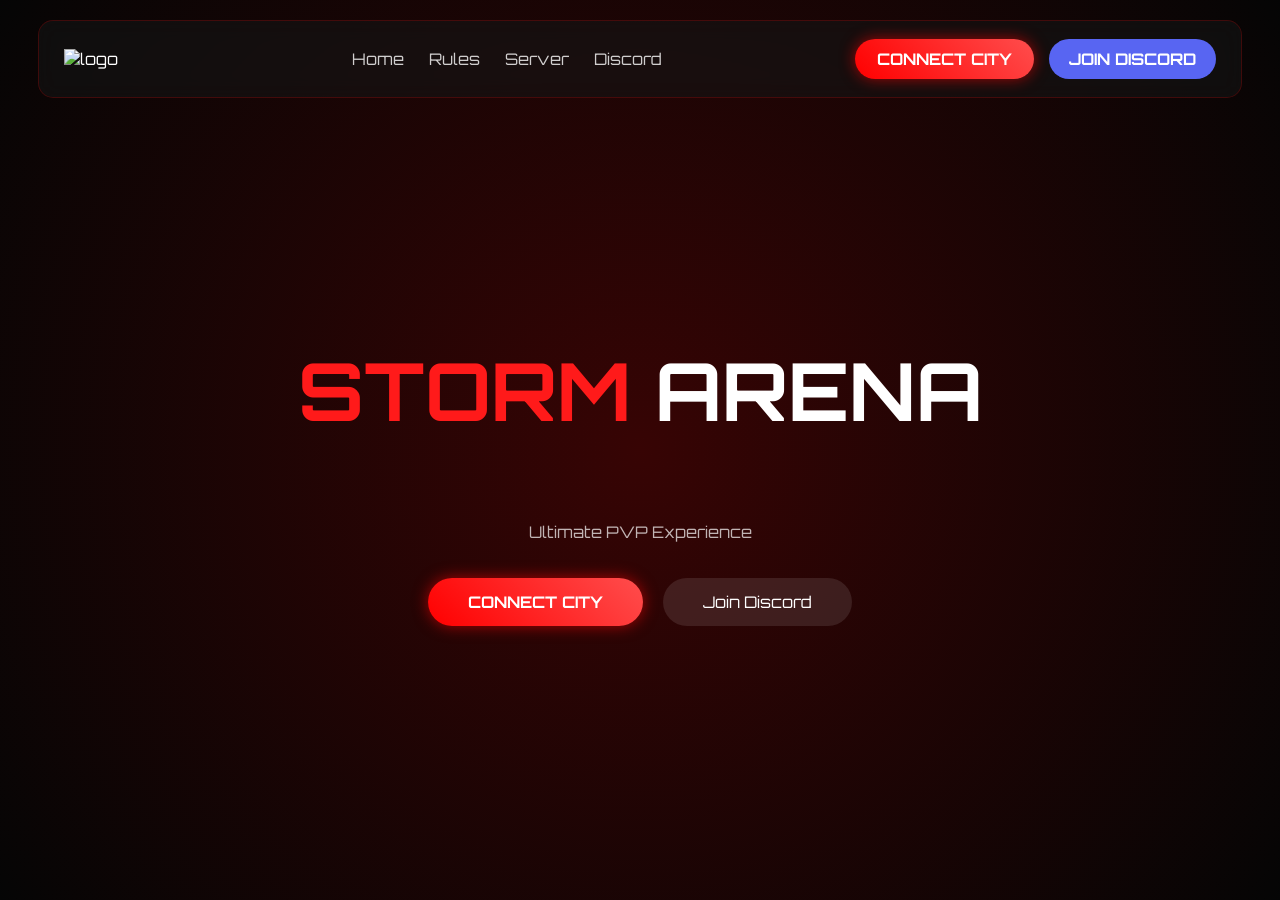
==== index.html @ 0cc43874 "Update index.html" ====
<!DOCTYPE html>
<html lang="en">
<head>
    <meta charset="UTF-8">
    <title>Storm Arena</title>
    <link rel="stylesheet" href="style.css">

    <!-- Font -->
    <link href="https://fonts.googleapis.com/css2?family=Orbitron:wght@500;700&display=swap" rel="stylesheet">
</head>
<body>

    <!-- NAVBAR -->
    <nav class="navbar">
        <div class="logo">
            <img src="logo.png" alt="logo">
        </div>

        <ul class="nav-links">
            <li>Home</li>
            <li>Rules</li>
            <li>Server</li>
            <li>Discord</li>
        </ul>

        <div class="nav-buttons">
            <a href="https://cfx.re/join/3mqklz" target="_blank" class="join-btn">CONNECT CITY</a>
            <a href="https://discord.gg/YOURDISCORD" target="_blank" class="discord-btn big-dc">JOIN DISCORD</a>
        </div>
    </nav>

    <!-- HERO -->
    <section class="hero">
        <h1><span>STORM</span> ARENA</h1>
        <p>Ultimate PVP Experience</p>

        <div class="hero-buttons">
            <a href="https://cfx.re/join/3mqklz" target="_blank" class="join-btn big">CONNECT CITY</a>
            <a href="https://discord.gg/YOURDISCORD" target="_blank" class="secondary">Join Discord</a>
        </div>
    </section>

</body>
</html>
---- style.css ----
body {
    margin: 0;
    font-family: 'Orbitron', sans-serif;
    background: #050505;
    color: white;
}

/* NAVBAR */
.navbar {
    position: fixed;
    top: 20px;
    left: 50%;
    transform: translateX(-50%);
    width: 90%;
    display: flex;
    justify-content: space-between;
    align-items: center;
    padding: 12px 25px;
    background: rgba(20, 20, 20, 0.6);
    border-radius: 15px;
    backdrop-filter: blur(10px);
    border: 1px solid rgba(255, 0, 0, 0.2);
}

.logo img {
    height: 40px;
}

.nav-links {
    list-style: none;
    display: flex;
    gap: 25px;
}

.nav-links li {
    cursor: pointer;
    opacity: 0.8;
}

.nav-links li:hover {
    color: #ff1a1a;
}

/* BUTTONS */
.nav-buttons {
    display: flex;
    gap: 15px;
}

/* DISCORD BUTTON */
.discord-btn {
    padding: 10px 20px;
    border-radius: 25px;
    background: #5865F2;
    text-decoration: none;
    color: white;
    font-weight: bold;
    transition: 0.3s;
}

.discord-btn:hover {
    transform: scale(1.05);
    box-shadow: 0 0 15px #5865F2;
}

/* MAIN JOIN BUTTON */
.join-btn {
    padding: 10px 22px;
    border-radius: 25px;
    background: linear-gradient(45deg, #ff0000, #ff4d4d);
    text-decoration: none;
    color: white;
    font-weight: bold;
    box-shadow: 0 0 15px rgba(255,0,0,0.6);
    transition: 0.3s;
}

.join-btn:hover {
    transform: scale(1.05);
    box-shadow: 0 0 25px red;
}

/* HERO */
.hero {
    height: 100vh;
    display: flex;
    flex-direction: column;
    justify-content: center;
    align-items: center;
    background: radial-gradient(circle, rgba(255,0,0,0.2), #050505);
}

.hero h1 {
    font-size: 80px;
}

.hero h1 span {
    color: #ff1a1a;
}

.hero p {
    opacity: 0.7;
}

/* HERO BUTTONS */
.hero-buttons {
    margin-top: 20px;
    display: flex;
    gap: 20px;
}

.join-btn.big {
    padding: 14px 40px;
}

.secondary {
    padding: 14px 40px;
    border-radius: 25px;
    background: rgba(255,255,255,0.1);
    text-decoration: none;
    color: white;
    transition: 0.3s;
}

.secondary:hover {
    background: rgba(255,255,255,0.2);
}
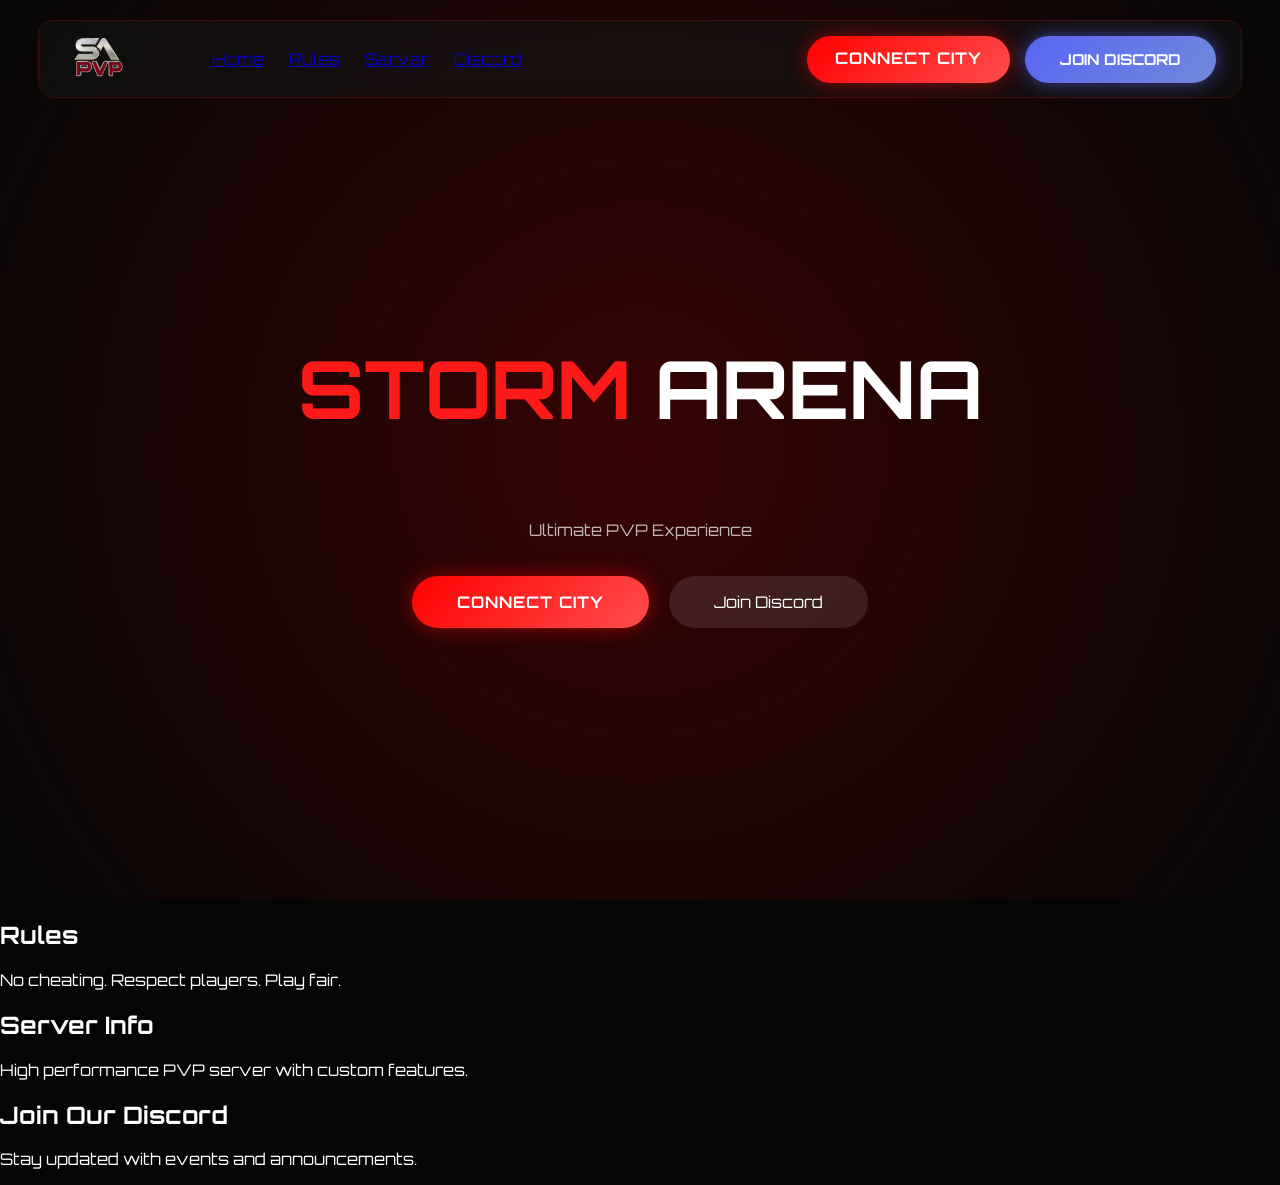
==== commit d9dd74d0: "Update index.html" ====
--- a/index.html
+++ b/index.html
@@ -17,20 +17,20 @@
         </div>
 
         <ul class="nav-links">
-            <li>Home</li>
-            <li>Rules</li>
-            <li>Server</li>
-            <li>Discord</li>
+            <li class="active"><a href="#home">Home</a></li>
+            <li><a href="#rules">Rules</a></li>
+            <li><a href="#server">Server</a></li>
+            <li><a href="#discord">Discord</a></li>
         </ul>
 
         <div class="nav-buttons">
             <a href="https://cfx.re/join/3mqklz" target="_blank" class="join-btn">CONNECT CITY</a>
-            <a href="https://discord.gg/YOURDISCORD" target="_blank" class="discord-btn big-dc">JOIN DISCORD</a>
+            <a href="https://discord.gg/YOURDISCORD" target="_blank" class="discord-btn">JOIN DISCORD</a>
         </div>
     </nav>
 
     <!-- HERO -->
-    <section class="hero">
+    <section class="hero" id="home">
         <h1><span>STORM</span> ARENA</h1>
         <p>Ultimate PVP Experience</p>
 
@@ -40,5 +40,49 @@
         </div>
     </section>
 
+    <!-- RULES -->
+    <section id="rules" class="section">
+        <h2>Rules</h2>
+        <p>No cheating. Respect players. Play fair.</p>
+    </section>
+
+    <!-- SERVER -->
+    <section id="server" class="section">
+        <h2>Server Info</h2>
+        <p>High performance PVP server with custom features.</p>
+    </section>
+
+    <!-- DISCORD -->
+    <section id="discord" class="section">
+        <h2>Join Our Discord</h2>
+        <p>Stay updated with events and announcements.</p>
+    </section>
+
+    <!-- SCRIPT FOR ACTIVE NAV -->
+    <script>
+        const sections = document.querySelectorAll("section");
+        const navLinks = document.querySelectorAll(".nav-links li");
+
+        window.onscroll = () => {
+            let current = "";
+
+            sections.forEach(section => {
+                const sectionTop = section.offsetTop - 100;
+                const sectionHeight = section.clientHeight;
+
+                if (pageYOffset >= sectionTop) {
+                    current = section.getAttribute("id");
+                }
+            });
+
+            navLinks.forEach(li => {
+                li.classList.remove("active");
+                if (li.querySelector("a").getAttribute("href") === "#" + current) {
+                    li.classList.add("active");
+                }
+            });
+        };
+    </script>
+
 </body>
 </html>
--- a/style.css
+++ b/style.css
@@ -13,7 +13,6 @@
     transform: translateX(-50%);
     width: 90%;
     display: flex;
-    justify-content: space-between;
     align-items: center;
     padding: 12px 25px;
     background: rgba(20, 20, 20, 0.6);
@@ -26,58 +25,67 @@
     height: 40px;
 }
 
+/* NAV LINKS */
 .nav-links {
     list-style: none;
     display: flex;
     gap: 25px;
+    margin-left: 40px;
 }
 
 .nav-links li {
     cursor: pointer;
     opacity: 0.8;
+    transition: 0.3s;
 }
 
 .nav-links li:hover {
     color: #ff1a1a;
 }
 
-/* BUTTONS */
+/* BUTTON CONTAINER (RIGHT SIDE) */
 .nav-buttons {
     display: flex;
     gap: 15px;
+    margin-left: auto;
 }
 
-/* DISCORD BUTTON */
-.discord-btn {
-    padding: 10px 20px;
-    border-radius: 25px;
-    background: #5865F2;
+/* CONNECT CITY BUTTON (AESTHETIC) */
+.join-btn {
+    padding: 12px 28px;
+    border-radius: 30px;
+    background: linear-gradient(135deg, #ff0000, #ff4d4d, #ff1a1a);
+    background-size: 200% 200%;
     text-decoration: none;
     color: white;
     font-weight: bold;
+    letter-spacing: 1px;
+    box-shadow: 0 0 20px rgba(255,0,0,0.5);
+    transition: 0.4s;
+}
+
+.join-btn:hover {
+    background-position: right;
+    transform: translateY(-2px) scale(1.05);
+    box-shadow: 0 0 35px rgba(255,0,0,0.9);
+}
+
+/* BIG DISCORD BUTTON */
+.discord-btn {
+    padding: 14px 35px;
+    font-size: 15px;
+    border-radius: 30px;
+    background: linear-gradient(135deg, #5865F2, #7289DA);
+    text-decoration: none;
+    color: white;
+    font-weight: bold;
+    box-shadow: 0 0 20px rgba(88,101,242,0.6);
     transition: 0.3s;
 }
 
 .discord-btn:hover {
-    transform: scale(1.05);
-    box-shadow: 0 0 15px #5865F2;
-}
-
-/* MAIN JOIN BUTTON */
-.join-btn {
-    padding: 10px 22px;
-    border-radius: 25px;
-    background: linear-gradient(45deg, #ff0000, #ff4d4d);
-    text-decoration: none;
-    color: white;
-    font-weight: bold;
-    box-shadow: 0 0 15px rgba(255,0,0,0.6);
-    transition: 0.3s;
-}
-
-.join-btn:hover {
-    transform: scale(1.05);
-    box-shadow: 0 0 25px red;
+    transform: scale(1.08);
+    box-shadow: 0 0 30px rgba(88,101,242,1);
 }
 
 /* HERO */
@@ -110,12 +118,13 @@
 }
 
 .join-btn.big {
-    padding: 14px 40px;
+    padding: 16px 45px;
+    font-size: 16px;
 }
 
 .secondary {
-    padding: 14px 40px;
-    border-radius: 25px;
+    padding: 16px 45px;
+    border-radius: 30px;
     background: rgba(255,255,255,0.1);
     text-decoration: none;
     color: white;
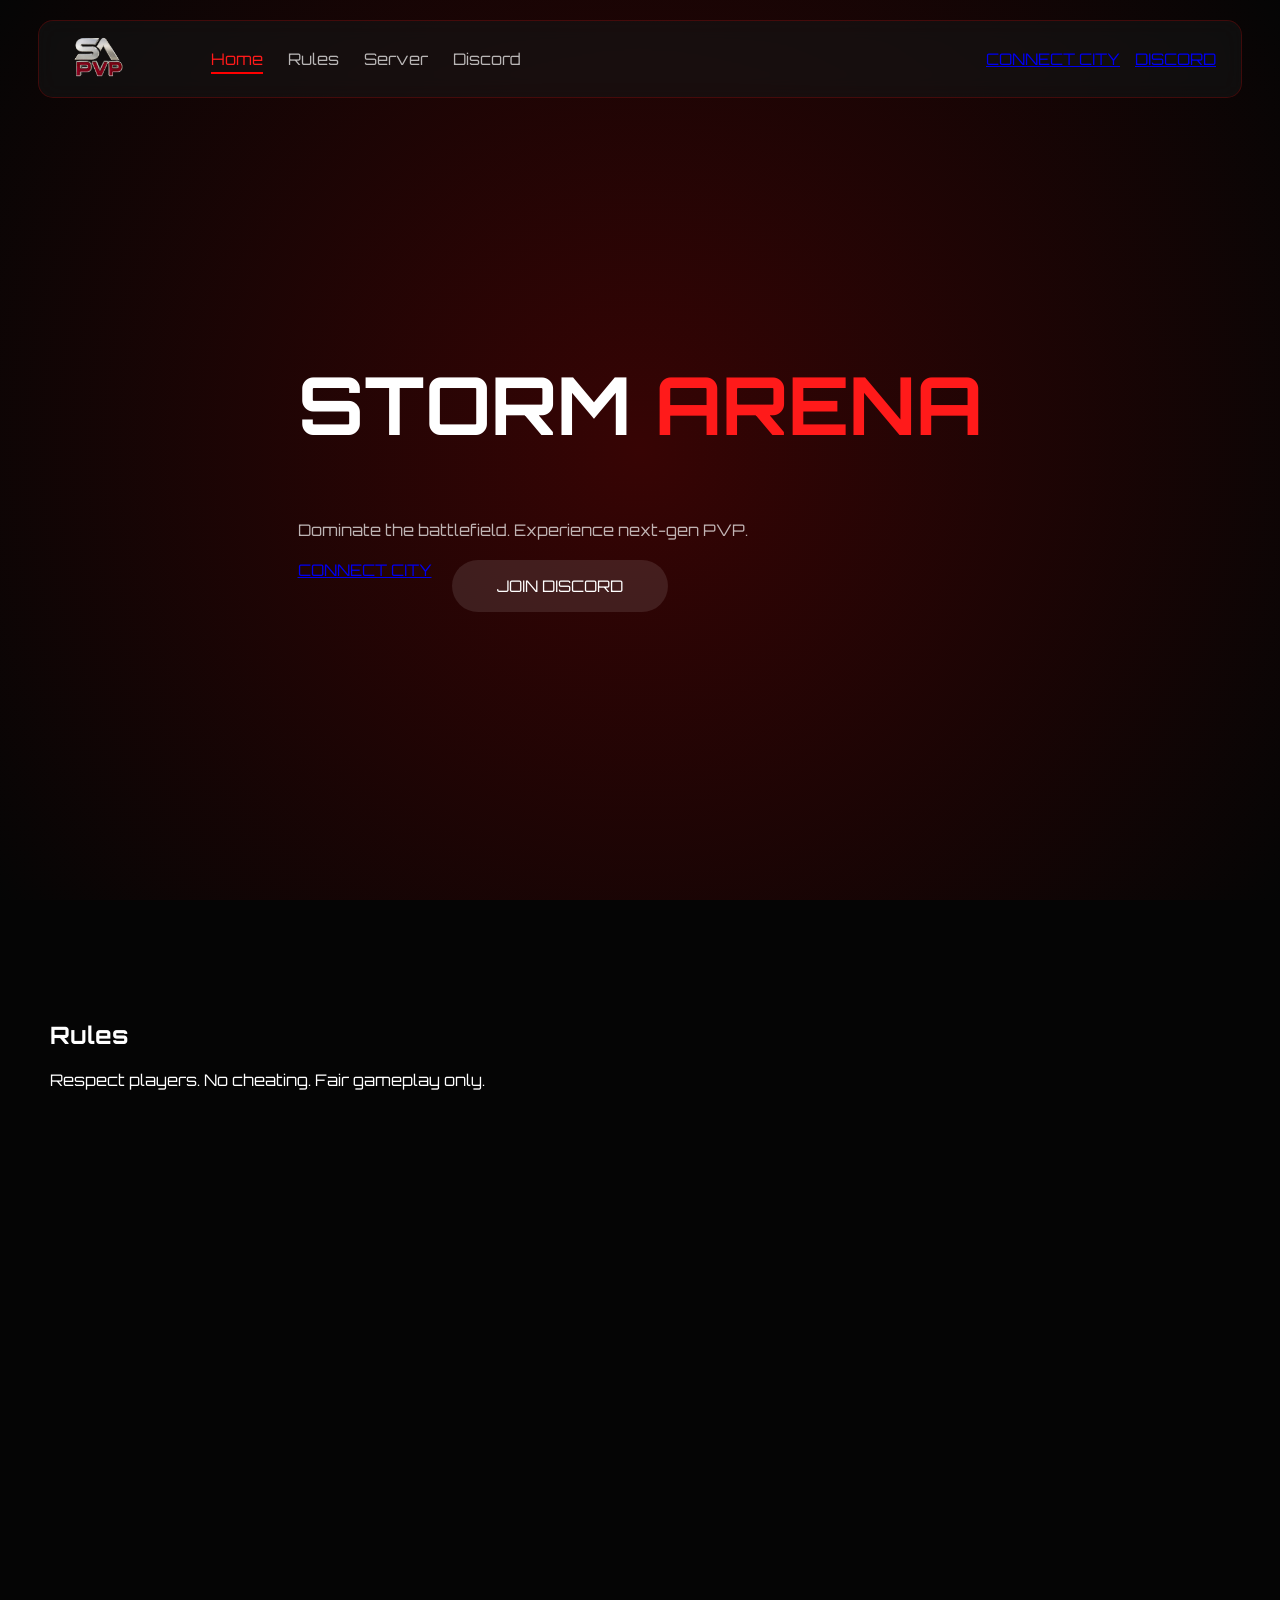
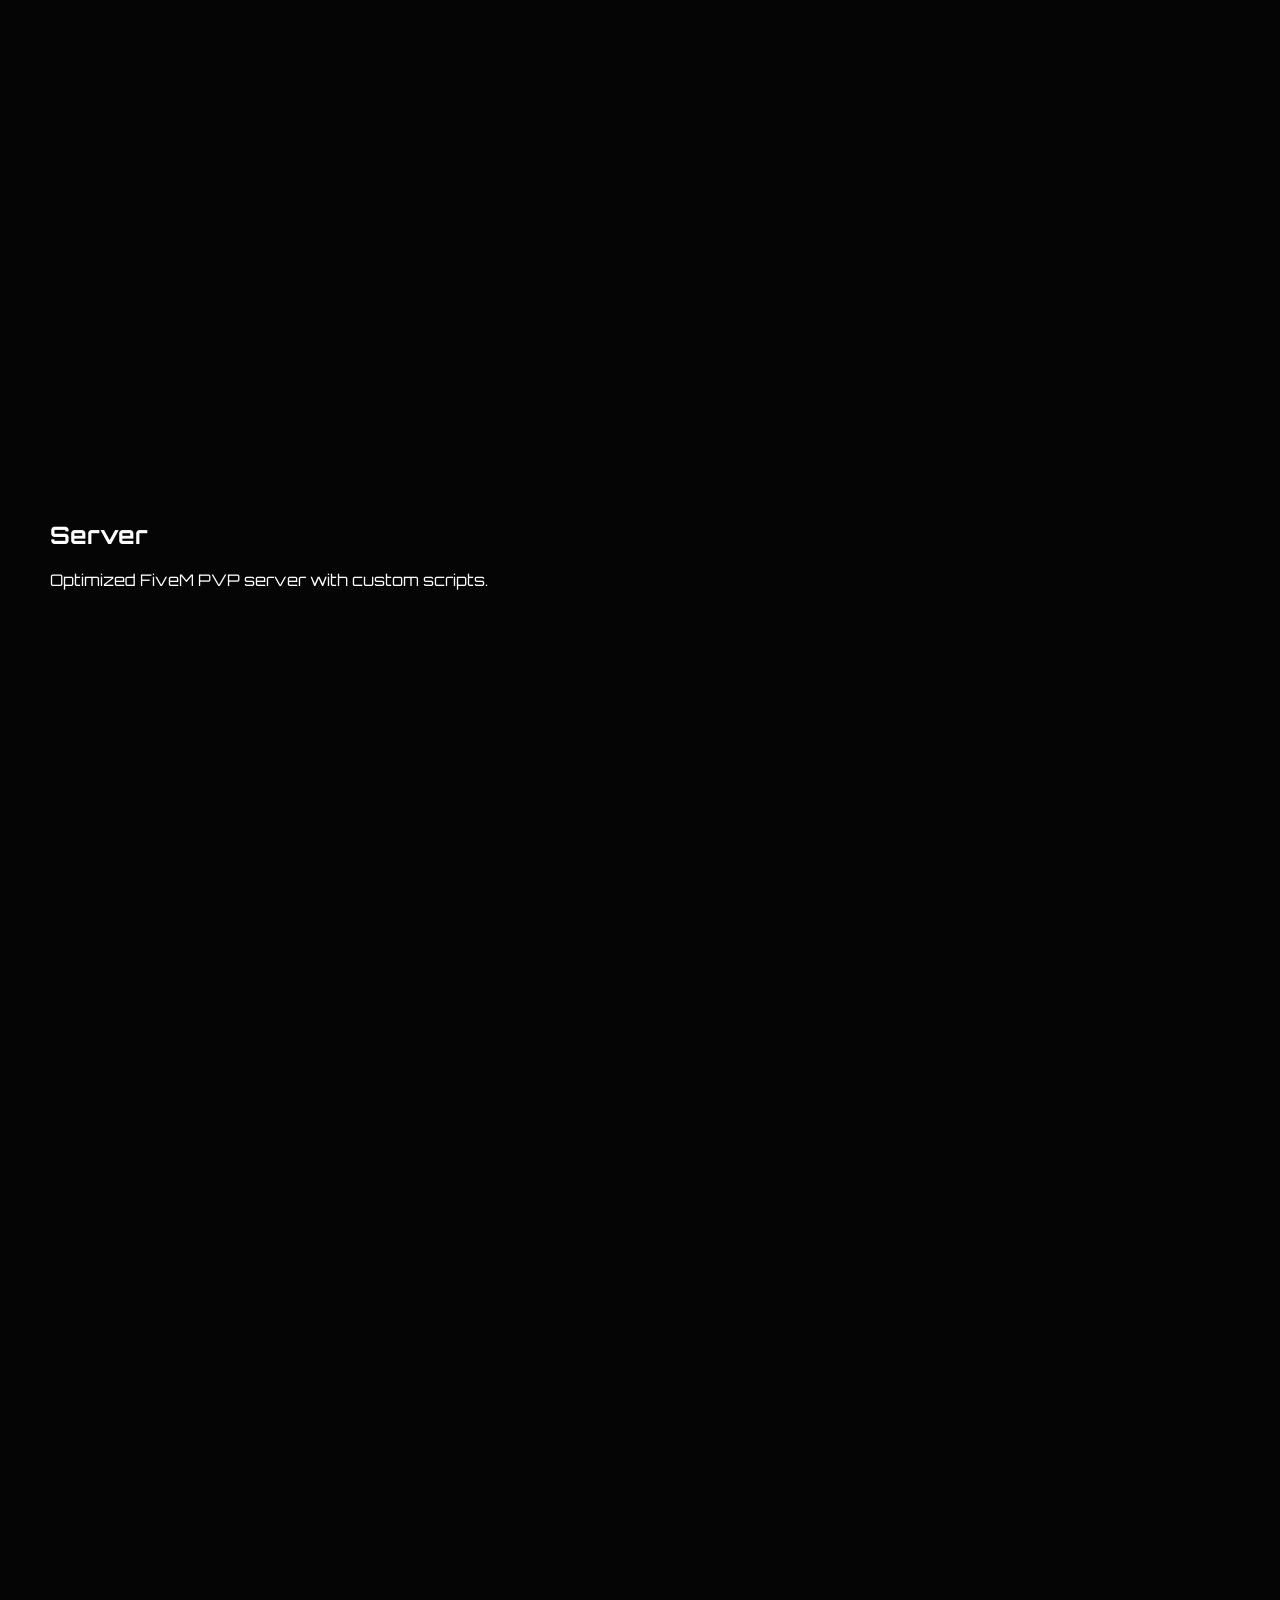
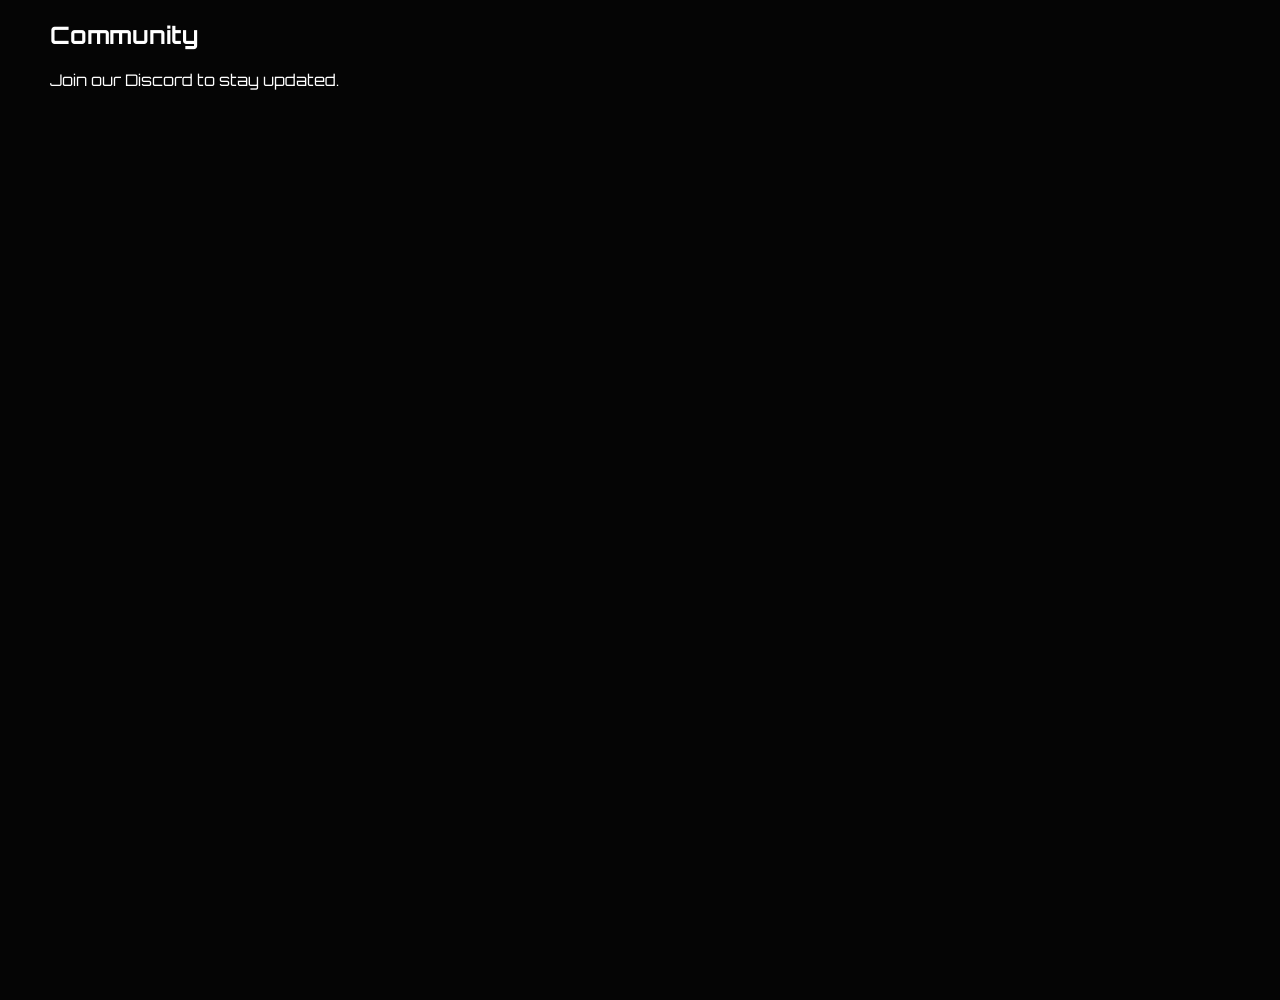
==== commit d7761025: "Update index.html" ====
--- a/index.html
+++ b/index.html
@@ -5,15 +5,15 @@
     <title>Storm Arena</title>
     <link rel="stylesheet" href="style.css">
 
-    <!-- Font -->
-    <link href="https://fonts.googleapis.com/css2?family=Orbitron:wght@500;700&display=swap" rel="stylesheet">
+    <!-- Fonts -->
+    <link href="https://fonts.googleapis.com/css2?family=Orbitron:wght@600;800&family=Inter:wght@400;600&display=swap" rel="stylesheet">
 </head>
 <body>
 
     <!-- NAVBAR -->
     <nav class="navbar">
         <div class="logo">
-            <img src="logo.png" alt="logo">
+            <img src="logo.png">
         </div>
 
         <ul class="nav-links">
@@ -24,65 +24,41 @@
         </ul>
 
         <div class="nav-buttons">
-            <a href="https://cfx.re/join/3mqklz" target="_blank" class="join-btn">CONNECT CITY</a>
-            <a href="https://discord.gg/YOURDISCORD" target="_blank" class="discord-btn">JOIN DISCORD</a>
+            <a href="https://cfx.re/join/3mqklz" target="_blank" class="btn connect">CONNECT CITY</a>
+            <a href="https://discord.gg/YOURDISCORD" target="_blank" class="btn discord">DISCORD</a>
         </div>
     </nav>
 
     <!-- HERO -->
     <section class="hero" id="home">
-        <h1><span>STORM</span> ARENA</h1>
-        <p>Ultimate PVP Experience</p>
+        <div class="hero-content">
+            <h1>STORM <span>ARENA</span></h1>
+            <p>Dominate the battlefield. Experience next-gen PVP.</p>
 
-        <div class="hero-buttons">
-            <a href="https://cfx.re/join/3mqklz" target="_blank" class="join-btn big">CONNECT CITY</a>
-            <a href="https://discord.gg/YOURDISCORD" target="_blank" class="secondary">Join Discord</a>
+            <div class="hero-buttons">
+                <a href="https://cfx.re/join/3mqklz" class="btn connect big">CONNECT CITY</a>
+                <a href="https://discord.gg/YOURDISCORD" class="btn secondary">JOIN DISCORD</a>
+            </div>
         </div>
     </section>
 
     <!-- RULES -->
     <section id="rules" class="section">
         <h2>Rules</h2>
-        <p>No cheating. Respect players. Play fair.</p>
+        <p>Respect players. No cheating. Fair gameplay only.</p>
     </section>
 
     <!-- SERVER -->
     <section id="server" class="section">
-        <h2>Server Info</h2>
-        <p>High performance PVP server with custom features.</p>
+        <h2>Server</h2>
+        <p>Optimized FiveM PVP server with custom scripts.</p>
     </section>
 
     <!-- DISCORD -->
     <section id="discord" class="section">
-        <h2>Join Our Discord</h2>
-        <p>Stay updated with events and announcements.</p>
+        <h2>Community</h2>
+        <p>Join our Discord to stay updated.</p>
     </section>
-
-    <!-- SCRIPT FOR ACTIVE NAV -->
-    <script>
-        const sections = document.querySelectorAll("section");
-        const navLinks = document.querySelectorAll(".nav-links li");
-
-        window.onscroll = () => {
-            let current = "";
-
-            sections.forEach(section => {
-                const sectionTop = section.offsetTop - 100;
-                const sectionHeight = section.clientHeight;
-
-                if (pageYOffset >= sectionTop) {
-                    current = section.getAttribute("id");
-                }
-            });
-
-            navLinks.forEach(li => {
-                li.classList.remove("active");
-                if (li.querySelector("a").getAttribute("href") === "#" + current) {
-                    li.classList.add("active");
-                }
-            });
-        };
-    </script>
 
 </body>
 </html>
--- a/style.css
+++ b/style.css
@@ -3,6 +3,7 @@
     font-family: 'Orbitron', sans-serif;
     background: #050505;
     color: white;
+    scroll-behavior: smooth;
 }
 
 /* NAVBAR */
@@ -19,6 +20,7 @@
     border-radius: 15px;
     backdrop-filter: blur(10px);
     border: 1px solid rgba(255, 0, 0, 0.2);
+    z-index: 1000;
 }
 
 .logo img {
@@ -27,30 +29,60 @@
 
 /* NAV LINKS */
 .nav-links {
-    list-style: none;
     display: flex;
     gap: 25px;
     margin-left: 40px;
 }
 
 .nav-links li {
-    cursor: pointer;
-    opacity: 0.8;
+    list-style: none;
+}
+
+.nav-links a {
+    text-decoration: none;
+    color: white;
+    opacity: 0.7;
+    transition: 0.3s;
+    position: relative;
+}
+
+/* HOVER */
+.nav-links a:hover {
+    color: #ff1a1a;
+    opacity: 1;
+}
+
+/* ACTIVE */
+.nav-links li.active a {
+    color: #ff1a1a;
+    opacity: 1;
+}
+
+/* UNDERLINE */
+.nav-links a::after {
+    content: "";
+    position: absolute;
+    width: 0%;
+    height: 2px;
+    left: 0;
+    bottom: -5px;
+    background: red;
     transition: 0.3s;
 }
 
-.nav-links li:hover {
-    color: #ff1a1a;
+.nav-links a:hover::after,
+.nav-links li.active a::after {
+    width: 100%;
 }
 
-/* BUTTON CONTAINER (RIGHT SIDE) */
+/* BUTTONS RIGHT */
 .nav-buttons {
     display: flex;
     gap: 15px;
     margin-left: auto;
 }
 
-/* CONNECT CITY BUTTON (AESTHETIC) */
+/* CONNECT BUTTON */
 .join-btn {
     padding: 12px 28px;
     border-radius: 30px;
@@ -70,10 +102,9 @@
     box-shadow: 0 0 35px rgba(255,0,0,0.9);
 }
 
-/* BIG DISCORD BUTTON */
+/* DISCORD BUTTON */
 .discord-btn {
     padding: 14px 35px;
-    font-size: 15px;
     border-radius: 30px;
     background: linear-gradient(135deg, #5865F2, #7289DA);
     text-decoration: none;
@@ -134,3 +165,9 @@
 .secondary:hover {
     background: rgba(255,255,255,0.2);
 }
+
+/* SECTIONS */
+.section {
+    height: 100vh;
+    padding: 100px 50px;
+}
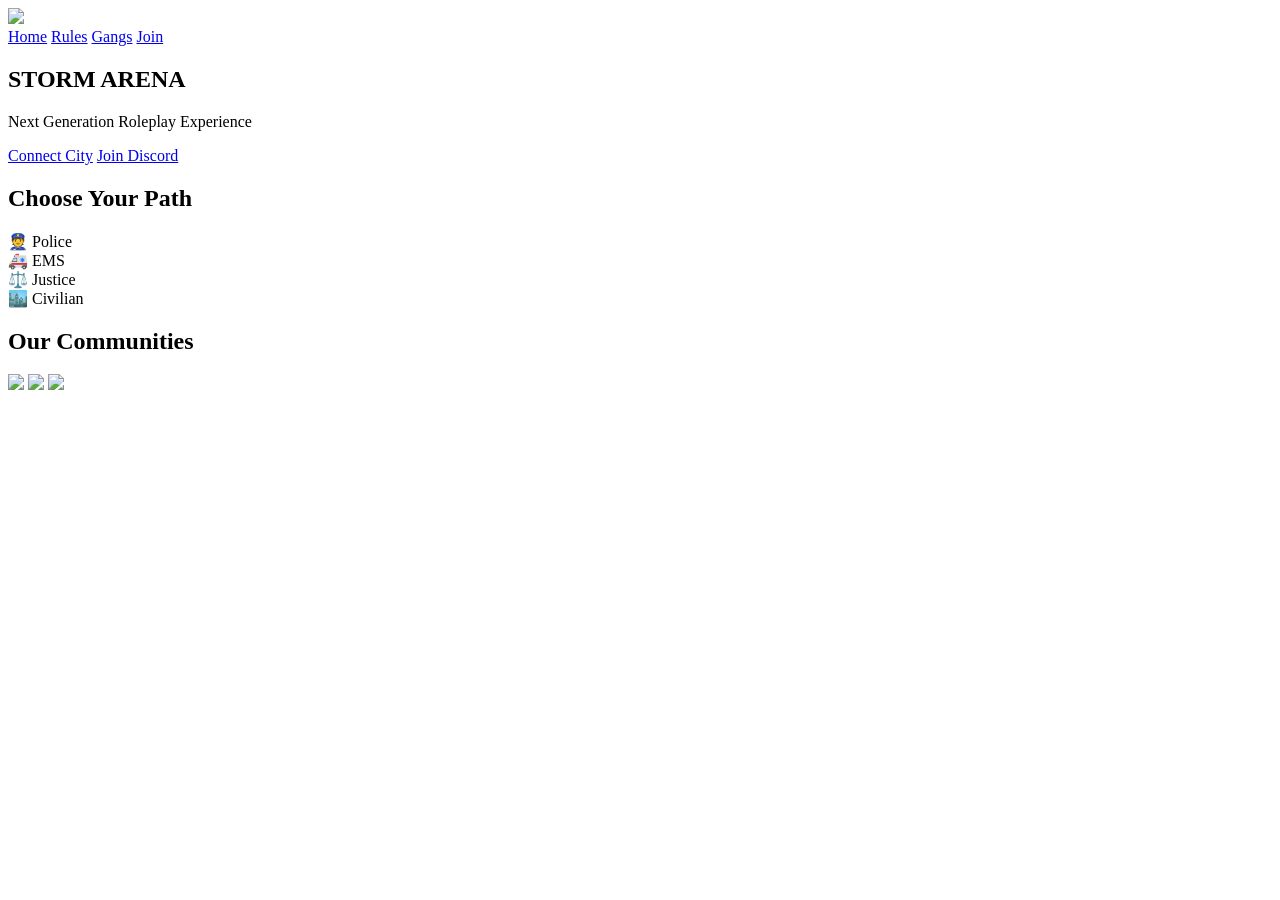
==== commit 95b3f898: "Update index.html" ====
--- a/index.html
+++ b/index.html
@@ -1,64 +1,51 @@
 <!DOCTYPE html>
 <html lang="en">
 <head>
-    <meta charset="UTF-8">
-    <title>Storm Arena</title>
-    <link rel="stylesheet" href="style.css">
-
-    <!-- Fonts -->
-    <link href="https://fonts.googleapis.com/css2?family=Orbitron:wght@600;800&family=Inter:wght@400;600&display=swap" rel="stylesheet">
+  <meta charset="UTF-8">
+  <title>Storm Arena</title>
+  <link rel="stylesheet" href="css/style.css">
 </head>
 <body>
 
-    <!-- NAVBAR -->
-    <nav class="navbar">
-        <div class="logo">
-            <img src="logo.png">
-        </div>
+<header>
+  <img src="img/logo.png" class="logo">
+  <nav>
+    <a href="index.html">Home</a>
+    <a href="pages/rules.html">Rules</a>
+    <a href="pages/gangs.html">Gangs</a>
+    <a href="pages/join.html">Join</a>
+  </nav>
+</header>
 
-        <ul class="nav-links">
-            <li class="active"><a href="#home">Home</a></li>
-            <li><a href="#rules">Rules</a></li>
-            <li><a href="#server">Server</a></li>
-            <li><a href="#discord">Discord</a></li>
-        </ul>
+<section class="hero">
+  <h1>STORM ARENA</h1>
+  <p>Next Generation Roleplay Experience</p>
 
-        <div class="nav-buttons">
-            <a href="https://cfx.re/join/3mqklz" target="_blank" class="btn connect">CONNECT CITY</a>
-            <a href="https://discord.gg/YOURDISCORD" target="_blank" class="btn discord">DISCORD</a>
-        </div>
-    </nav>
+  <div class="buttons">
+    <a href="fivem://connect/YOURIP" class="btn red">Connect City</a>
+    <a href="https://discord.gg/YOURDC" class="btn outline">Join Discord</a>
+  </div>
+</section>
 
-    <!-- HERO -->
-    <section class="hero" id="home">
-        <div class="hero-content">
-            <h1>STORM <span>ARENA</span></h1>
-            <p>Dominate the battlefield. Experience next-gen PVP.</p>
+<section class="paths">
+  <h2>Choose Your Path</h2>
 
-            <div class="hero-buttons">
-                <a href="https://cfx.re/join/3mqklz" class="btn connect big">CONNECT CITY</a>
-                <a href="https://discord.gg/YOURDISCORD" class="btn secondary">JOIN DISCORD</a>
-            </div>
-        </div>
-    </section>
+  <div class="cards">
+    <div class="card">👮 Police</div>
+    <div class="card">🚑 EMS</div>
+    <div class="card">⚖️ Justice</div>
+    <div class="card">🏙️ Civilian</div>
+  </div>
+</section>
 
-    <!-- RULES -->
-    <section id="rules" class="section">
-        <h2>Rules</h2>
-        <p>Respect players. No cheating. Fair gameplay only.</p>
-    </section>
-
-    <!-- SERVER -->
-    <section id="server" class="section">
-        <h2>Server</h2>
-        <p>Optimized FiveM PVP server with custom scripts.</p>
-    </section>
-
-    <!-- DISCORD -->
-    <section id="discord" class="section">
-        <h2>Community</h2>
-        <p>Join our Discord to stay updated.</p>
-    </section>
+<section class="gangs">
+  <h2>Our Communities</h2>
+  <div class="grid">
+    <img src="img/g1.png">
+    <img src="img/g2.png">
+    <img src="img/g3.png">
+  </div>
+</section>
 
 </body>
 </html>
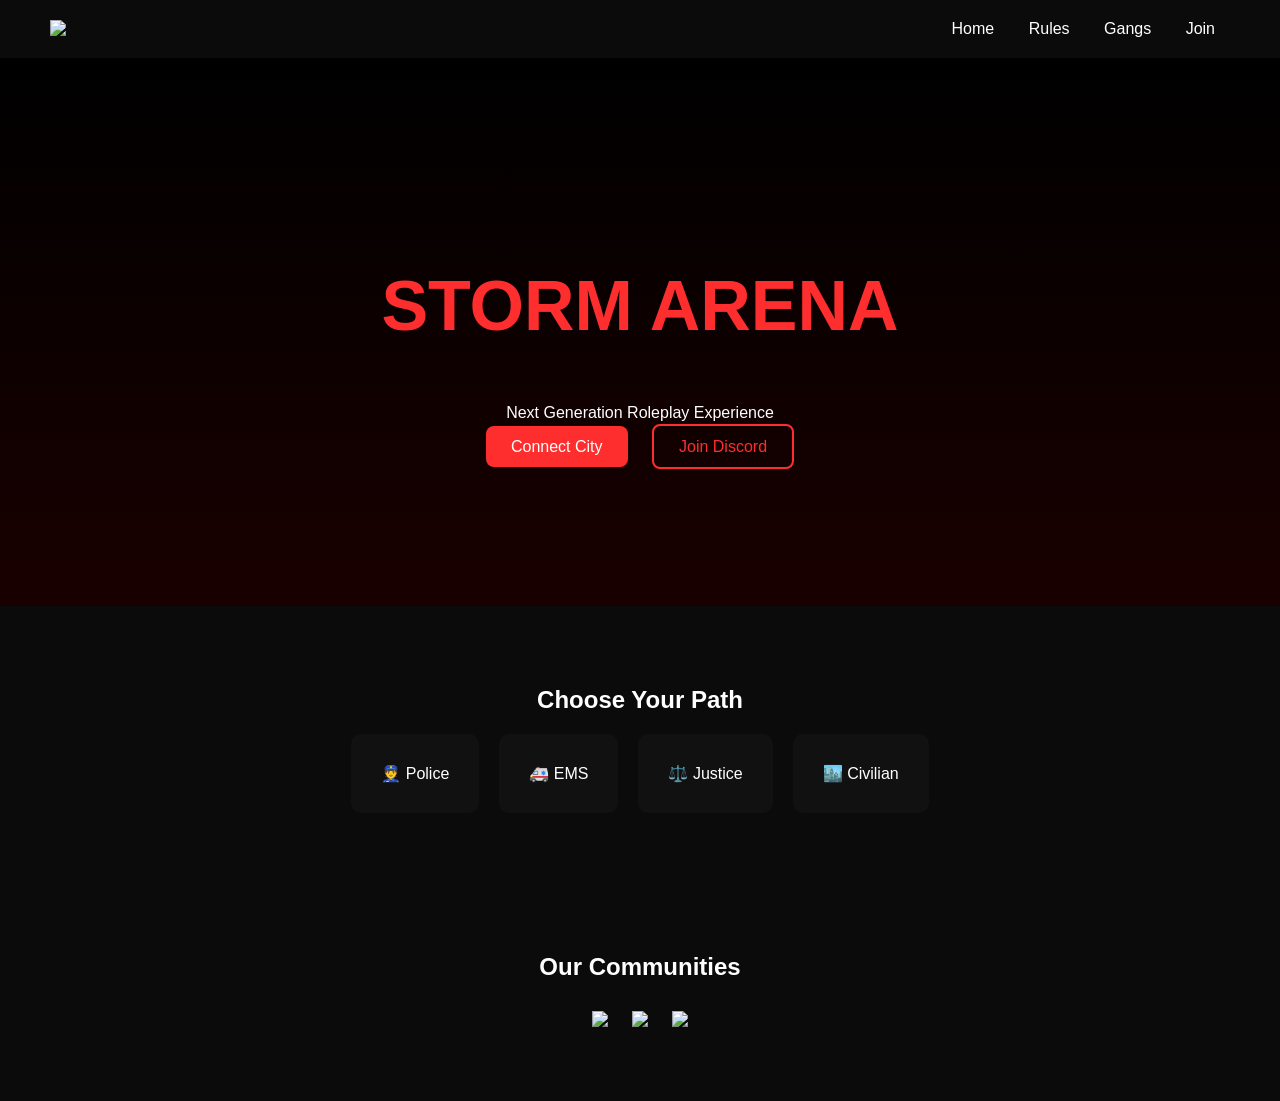
==== commit d262bd07: "Create index.html" ====
--- a/index.html
+++ b/index.html
@@ -1,51 +1,51 @@
-<!DOCTYPE html>
-<html lang="en">
-<head>
-  <meta charset="UTF-8">
-  <title>Storm Arena</title>
-  <link rel="stylesheet" href="css/style.css">
-</head>
-<body>
-
-<header>
-  <img src="img/logo.png" class="logo">
-  <nav>
-    <a href="index.html">Home</a>
-    <a href="pages/rules.html">Rules</a>
-    <a href="pages/gangs.html">Gangs</a>
-    <a href="pages/join.html">Join</a>
-  </nav>
-</header>
-
-<section class="hero">
-  <h1>STORM ARENA</h1>
-  <p>Next Generation Roleplay Experience</p>
-
-  <div class="buttons">
-    <a href="fivem://connect/YOURIP" class="btn red">Connect City</a>
-    <a href="https://discord.gg/YOURDC" class="btn outline">Join Discord</a>
-  </div>
-</section>
-
-<section class="paths">
-  <h2>Choose Your Path</h2>
-
-  <div class="cards">
-    <div class="card">👮 Police</div>
-    <div class="card">🚑 EMS</div>
-    <div class="card">⚖️ Justice</div>
-    <div class="card">🏙️ Civilian</div>
-  </div>
-</section>
-
-<section class="gangs">
-  <h2>Our Communities</h2>
-  <div class="grid">
-    <img src="img/g1.png">
-    <img src="img/g2.png">
-    <img src="img/g3.png">
-  </div>
-</section>
-
-</body>
-</html>
+<!DOCTYPE html>
+<html lang="en">
+<head>
+  <meta charset="UTF-8">
+  <title>Storm Arena</title>
+  <link rel="stylesheet" href="css/style.css">
+</head>
+<body>
+
+<header>
+  <img src="img/logo.png" class="logo">
+  <nav>
+    <a href="index.html">Home</a>
+    <a href="pages/rules.html">Rules</a>
+    <a href="pages/gangs.html">Gangs</a>
+    <a href="pages/join.html">Join</a>
+  </nav>
+</header>
+
+<section class="hero">
+  <h1>STORM ARENA</h1>
+  <p>Next Generation Roleplay Experience</p>
+
+  <div class="buttons">
+    <a href="fivem://connect/YOURIP" class="btn red">Connect City</a>
+    <a href="https://discord.gg/YOURDC" class="btn outline">Join Discord</a>
+  </div>
+</section>
+
+<section class="paths">
+  <h2>Choose Your Path</h2>
+
+  <div class="cards">
+    <div class="card">👮 Police</div>
+    <div class="card">🚑 EMS</div>
+    <div class="card">⚖️ Justice</div>
+    <div class="card">🏙️ Civilian</div>
+  </div>
+</section>
+
+<section class="gangs">
+  <h2>Our Communities</h2>
+  <div class="grid">
+    <img src="img/g1.png">
+    <img src="img/g2.png">
+    <img src="img/g3.png">
+  </div>
+</section>
+
+</body>
+</html>
--- a/css/style.css
+++ b/css/style.css
@@ -0,0 +1,82 @@
+body {
+  margin: 0;
+  font-family: Arial;
+  background: #0b0b0b;
+  color: white;
+}
+
+header {
+  display: flex;
+  justify-content: space-between;
+  padding: 20px 50px;
+}
+
+.logo {
+  width: 120px;
+}
+
+nav a {
+  margin: 0 15px;
+  color: white;
+  text-decoration: none;
+}
+
+.hero {
+  text-align: center;
+  padding: 150px 20px;
+  background: linear-gradient(180deg, #000, #1a0000);
+}
+
+.hero h1 {
+  font-size: 70px;
+  color: #ff2e2e;
+}
+
+.btn {
+  padding: 12px 25px;
+  margin: 10px;
+  border-radius: 8px;
+  text-decoration: none;
+}
+
+.red {
+  background: #ff2e2e;
+  color: white;
+}
+
+.outline {
+  border: 2px solid #ff2e2e;
+  color: #ff2e2e;
+}
+
+.paths {
+  text-align: center;
+  padding: 60px;
+}
+
+.cards {
+  display: flex;
+  justify-content: center;
+  gap: 20px;
+}
+
+.card {
+  background: #111;
+  padding: 30px;
+  border-radius: 10px;
+  transition: 0.3s;
+}
+
+.card:hover {
+  background: #ff2e2e;
+}
+
+.gangs {
+  padding: 60px;
+  text-align: center;
+}
+
+.grid img {
+  width: 120px;
+  margin: 10px;
+}
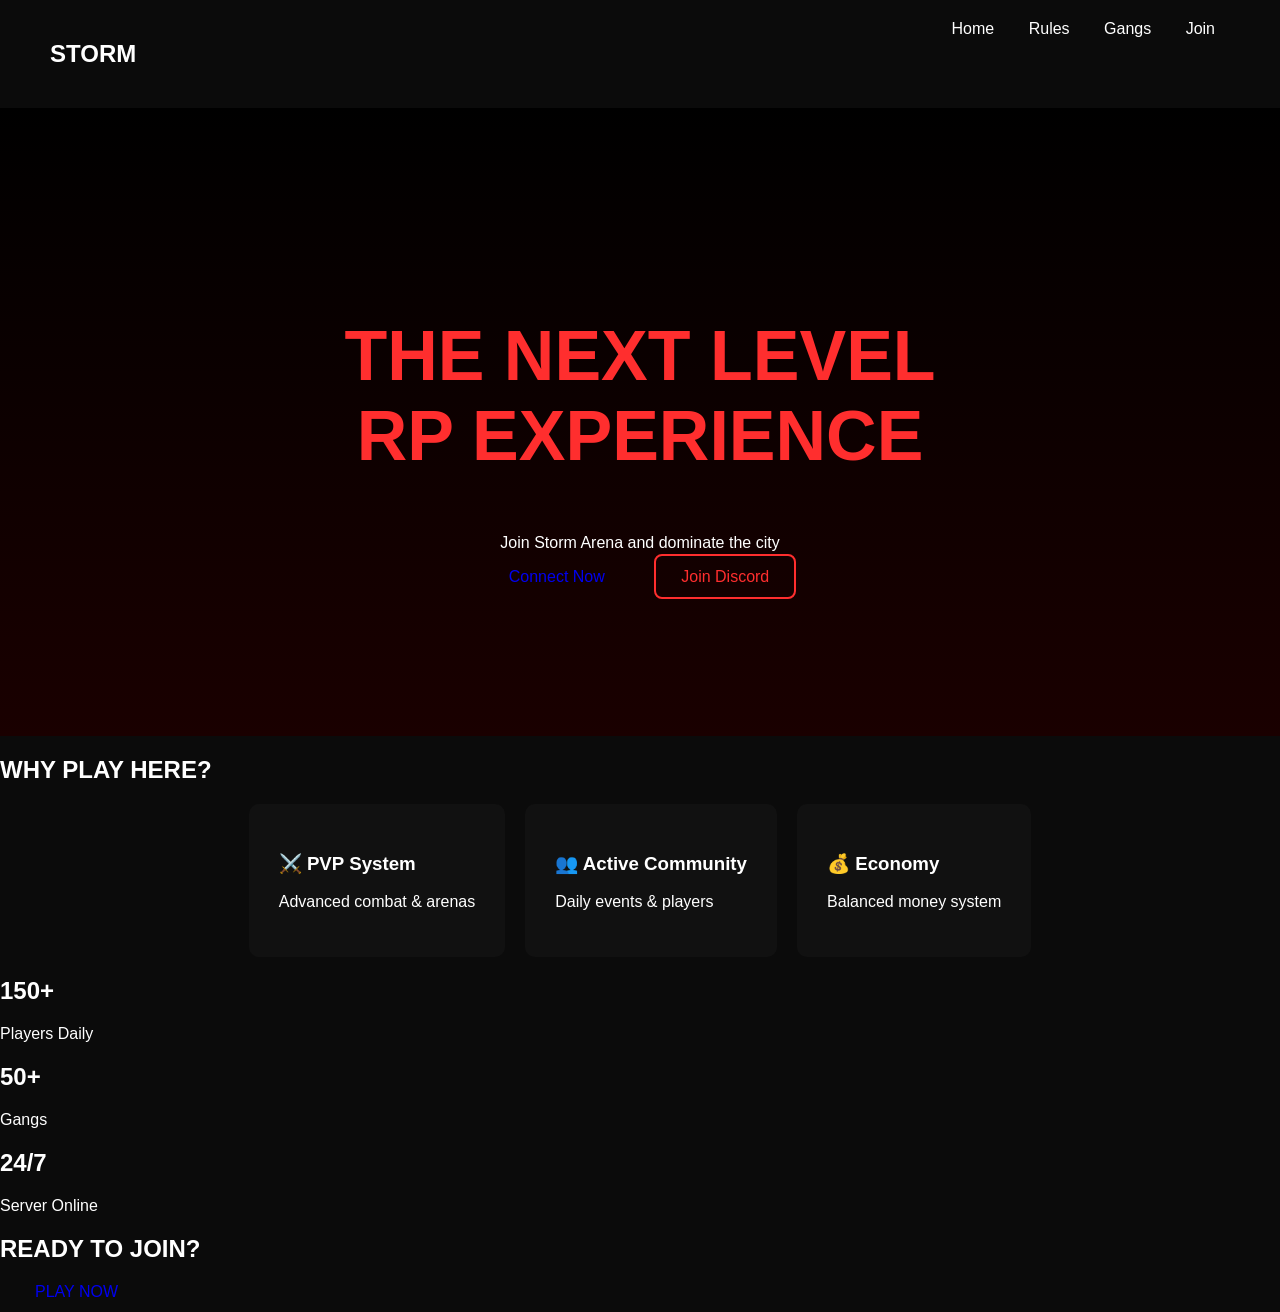
==== commit 0fd523c4: "Update index.html" ====
--- a/index.html
+++ b/index.html
@@ -1,50 +1,76 @@
 <!DOCTYPE html>
 <html lang="en">
 <head>
-  <meta charset="UTF-8">
-  <title>Storm Arena</title>
-  <link rel="stylesheet" href="css/style.css">
+<meta charset="UTF-8">
+<title>Storm Arena</title>
+<link rel="stylesheet" href="css/style.css">
 </head>
+
 <body>
 
 <header>
-  <img src="img/logo.png" class="logo">
+  <h2 class="logo">STORM</h2>
   <nav>
-    <a href="index.html">Home</a>
+    <a href="#">Home</a>
     <a href="pages/rules.html">Rules</a>
     <a href="pages/gangs.html">Gangs</a>
     <a href="pages/join.html">Join</a>
   </nav>
 </header>
 
+<!-- HERO -->
 <section class="hero">
-  <h1>STORM ARENA</h1>
-  <p>Next Generation Roleplay Experience</p>
+  <h1>THE NEXT LEVEL<br>RP EXPERIENCE</h1>
+  <p>Join Storm Arena and dominate the city</p>
 
   <div class="buttons">
-    <a href="fivem://connect/YOURIP" class="btn red">Connect City</a>
+    <a href="fivem://connect/YOURIP" class="btn main">Connect Now</a>
     <a href="https://discord.gg/YOURDC" class="btn outline">Join Discord</a>
   </div>
 </section>
 
-<section class="paths">
-  <h2>Choose Your Path</h2>
+<!-- FEATURES -->
+<section class="features">
+  <h2>WHY PLAY HERE?</h2>
 
   <div class="cards">
-    <div class="card">👮 Police</div>
-    <div class="card">🚑 EMS</div>
-    <div class="card">⚖️ Justice</div>
-    <div class="card">🏙️ Civilian</div>
+    <div class="card">
+      <h3>⚔️ PVP System</h3>
+      <p>Advanced combat & arenas</p>
+    </div>
+
+    <div class="card">
+      <h3>👥 Active Community</h3>
+      <p>Daily events & players</p>
+    </div>
+
+    <div class="card">
+      <h3>💰 Economy</h3>
+      <p>Balanced money system</p>
+    </div>
   </div>
 </section>
 
-<section class="gangs">
-  <h2>Our Communities</h2>
-  <div class="grid">
-    <img src="img/g1.png">
-    <img src="img/g2.png">
-    <img src="img/g3.png">
+<!-- STATS -->
+<section class="stats">
+  <div>
+    <h2>150+</h2>
+    <p>Players Daily</p>
   </div>
+  <div>
+    <h2>50+</h2>
+    <p>Gangs</p>
+  </div>
+  <div>
+    <h2>24/7</h2>
+    <p>Server Online</p>
+  </div>
+</section>
+
+<!-- CTA -->
+<section class="cta">
+  <h2>READY TO JOIN?</h2>
+  <a href="fivem://connect/YOURIP" class="btn main">PLAY NOW</a>
 </section>
 
 </body>
--- a/css/style.css
+++ b/css/style.css
@@ -80,3 +80,20 @@
   width: 120px;
   margin: 10px;
 }
+.small {
+  padding: 100px 20px;
+}
+
+.content {
+  padding: 50px;
+  text-align: center;
+}
+
+.rules li {
+  margin: 15px;
+  font-size: 18px;
+}
+
+.hero {
+  background: linear-gradient(180deg, #000, #1a0000);
+}
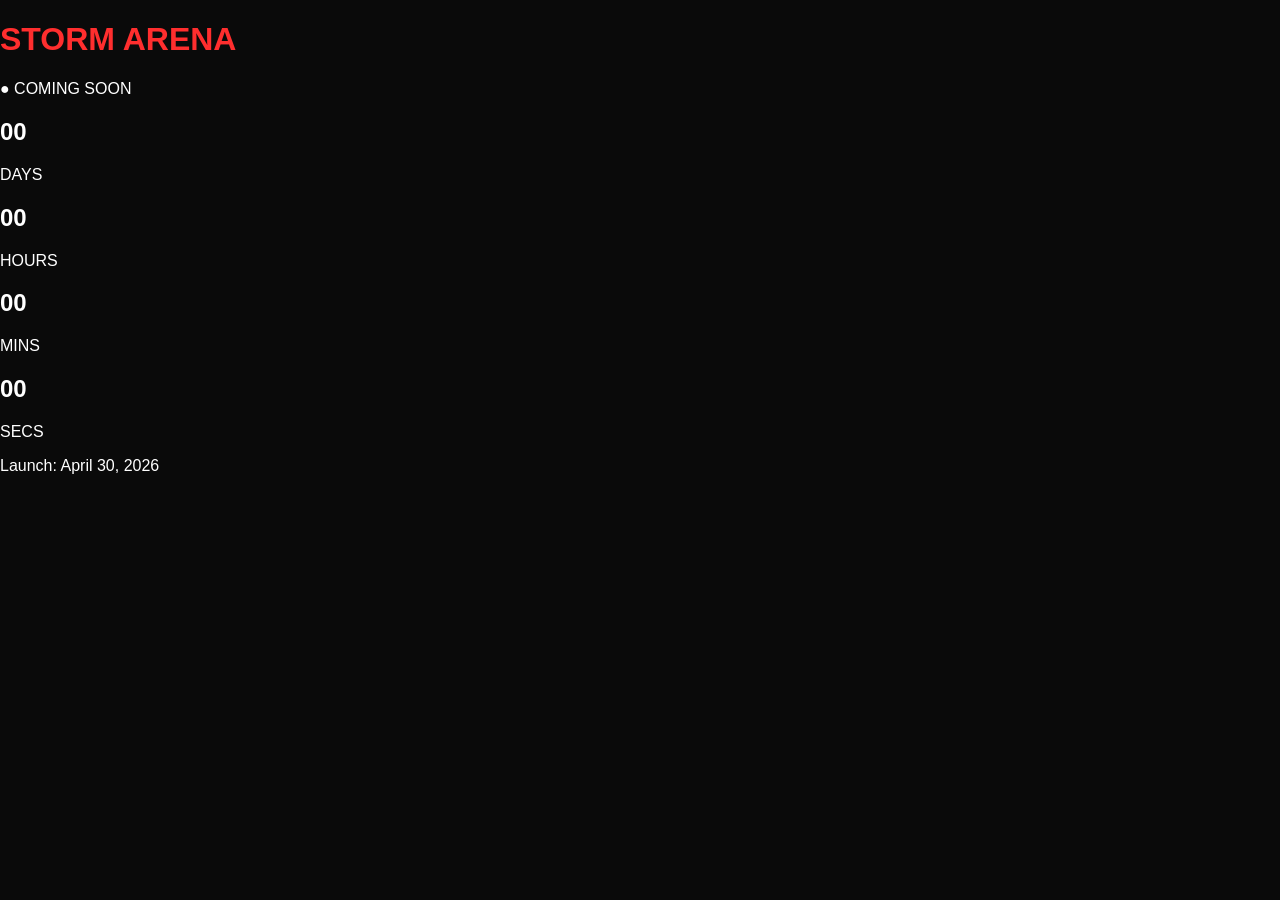
==== commit 969c4163: "Update index.html" ====
--- a/index.html
+++ b/index.html
@@ -3,75 +3,32 @@
 <head>
 <meta charset="UTF-8">
 <title>Storm Arena</title>
-<link rel="stylesheet" href="css/style.css">
+<link rel="stylesheet" href="style.css">
 </head>
 
 <body>
 
-<header>
-  <h2 class="logo">STORM</h2>
-  <nav>
-    <a href="#">Home</a>
-    <a href="pages/rules.html">Rules</a>
-    <a href="pages/gangs.html">Gangs</a>
-    <a href="pages/join.html">Join</a>
-  </nav>
-</header>
+<div class="container">
 
-<!-- HERO -->
-<section class="hero">
-  <h1>THE NEXT LEVEL<br>RP EXPERIENCE</h1>
-  <p>Join Storm Arena and dominate the city</p>
+  <!-- LOGO -->
+  <h1 class="logo">STORM <span>ARENA</span></h1>
 
-  <div class="buttons">
-    <a href="fivem://connect/YOURIP" class="btn main">Connect Now</a>
-    <a href="https://discord.gg/YOURDC" class="btn outline">Join Discord</a>
+  <!-- STATUS -->
+  <div class="status">● COMING SOON</div>
+
+  <!-- COUNTDOWN -->
+  <div class="countdown">
+    <div><h2 id="days">00</h2><p>DAYS</p></div>
+    <div><h2 id="hours">00</h2><p>HOURS</p></div>
+    <div><h2 id="minutes">00</h2><p>MINS</p></div>
+    <div><h2 id="seconds">00</h2><p>SECS</p></div>
   </div>
-</section>
 
-<!-- FEATURES -->
-<section class="features">
-  <h2>WHY PLAY HERE?</h2>
+  <!-- DATE -->
+  <p class="date">Launch: April 30, 2026</p>
 
-  <div class="cards">
-    <div class="card">
-      <h3>⚔️ PVP System</h3>
-      <p>Advanced combat & arenas</p>
-    </div>
+</div>
 
-    <div class="card">
-      <h3>👥 Active Community</h3>
-      <p>Daily events & players</p>
-    </div>
-
-    <div class="card">
-      <h3>💰 Economy</h3>
-      <p>Balanced money system</p>
-    </div>
-  </div>
-</section>
-
-<!-- STATS -->
-<section class="stats">
-  <div>
-    <h2>150+</h2>
-    <p>Players Daily</p>
-  </div>
-  <div>
-    <h2>50+</h2>
-    <p>Gangs</p>
-  </div>
-  <div>
-    <h2>24/7</h2>
-    <p>Server Online</p>
-  </div>
-</section>
-
-<!-- CTA -->
-<section class="cta">
-  <h2>READY TO JOIN?</h2>
-  <a href="fivem://connect/YOURIP" class="btn main">PLAY NOW</a>
-</section>
-
+<script src="script.js"></script>
 </body>
 </html>
--- a/style.css
+++ b/style.css
@@ -0,0 +1,88 @@
+body {
+  margin:0;
+  font-family: Arial;
+  background:#0a0a0a;
+  color:white;
+}
+
+header {
+  display:flex;
+  justify-content:space-between;
+  padding:20px 50px;
+}
+
+.logo {
+  color:#ff2e2e;
+}
+
+nav a {
+  margin:0 15px;
+  text-decoration:none;
+  color:white;
+}
+
+/* HERO */
+.hero {
+  text-align:center;
+  padding:150px 20px;
+  background: radial-gradient(circle, #1a0000, #000);
+}
+
+.hero h1 {
+  font-size:60px;
+  color:#ff2e2e;
+}
+
+.btn {
+  padding:12px 25px;
+  border-radius:8px;
+  text-decoration:none;
+}
+
+.main {
+  background:#ff2e2e;
+  color:white;
+}
+
+.outline {
+  border:2px solid #ff2e2e;
+  color:#ff2e2e;
+}
+
+/* FEATURES */
+.features {
+  padding:80px;
+  text-align:center;
+}
+
+.cards {
+  display:flex;
+  justify-content:center;
+  gap:20px;
+}
+
+.card {
+  background:#111;
+  padding:30px;
+  border-radius:10px;
+  transition:0.3s;
+}
+
+.card:hover {
+  background:#ff2e2e;
+}
+
+/* STATS */
+.stats {
+  display:flex;
+  justify-content:center;
+  gap:80px;
+  padding:60px;
+}
+
+/* CTA */
+.cta {
+  text-align:center;
+  padding:80px;
+  background:#1a0000;
+}
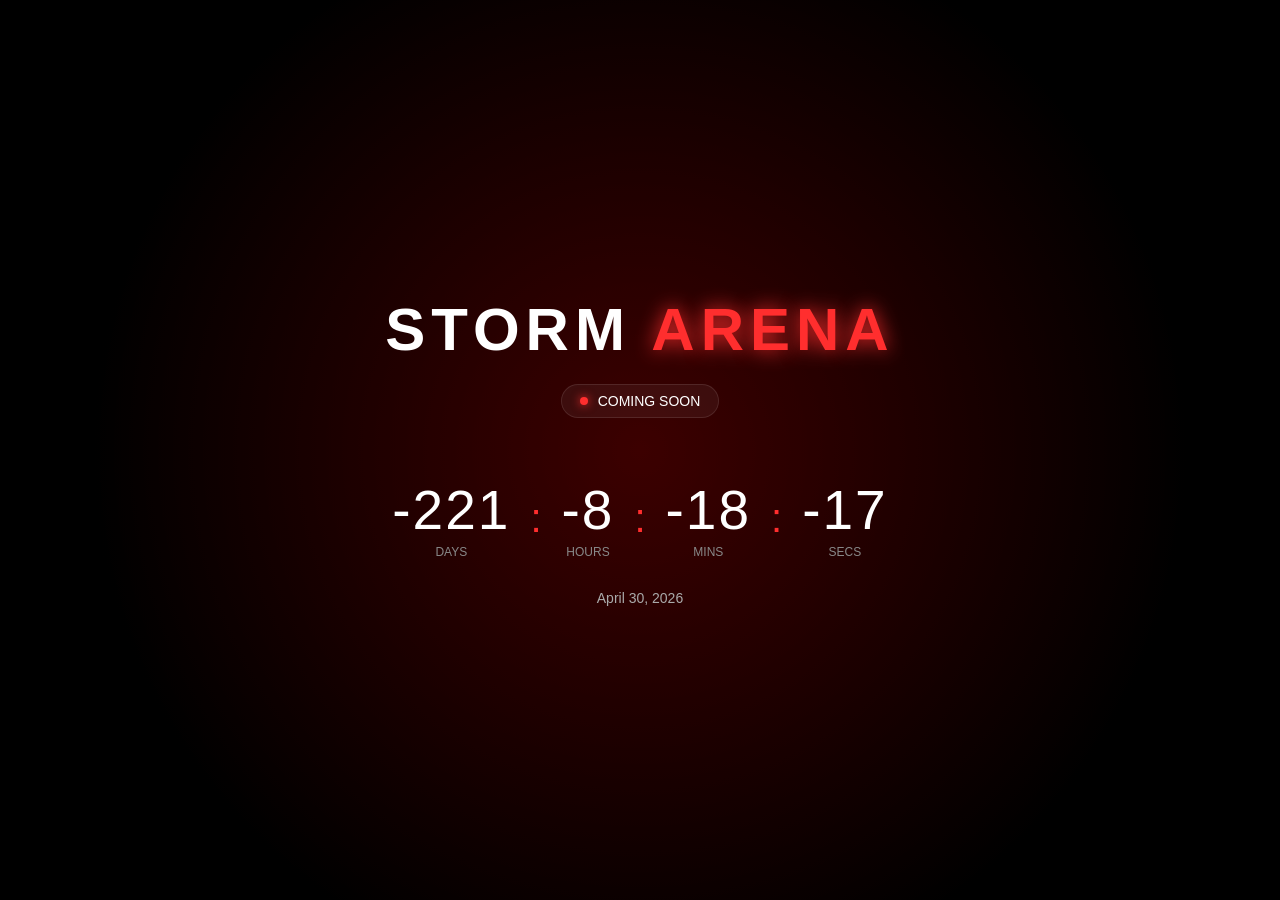
==== commit 9c18731c: "Update index.html" ====
--- a/index.html
+++ b/index.html
@@ -8,24 +8,51 @@
 
 <body>
 
+<div class="overlay"></div>
+
 <div class="container">
 
   <!-- LOGO -->
-  <h1 class="logo">STORM <span>ARENA</span></h1>
+  <h1 class="logo">
+    STORM <span>ARENA</span>
+  </h1>
 
   <!-- STATUS -->
-  <div class="status">● COMING SOON</div>
+  <div class="status">
+    <span class="dot"></span> COMING SOON
+  </div>
 
-  <!-- COUNTDOWN -->
+  <!-- TIMER -->
   <div class="countdown">
-    <div><h2 id="days">00</h2><p>DAYS</p></div>
-    <div><h2 id="hours">00</h2><p>HOURS</p></div>
-    <div><h2 id="minutes">00</h2><p>MINS</p></div>
-    <div><h2 id="seconds">00</h2><p>SECS</p></div>
+    <div class="time">
+      <h2 id="days">00</h2>
+      <span>DAYS</span>
+    </div>
+
+    <div class="colon">:</div>
+
+    <div class="time">
+      <h2 id="hours">00</h2>
+      <span>HOURS</span>
+    </div>
+
+    <div class="colon">:</div>
+
+    <div class="time">
+      <h2 id="minutes">00</h2>
+      <span>MINS</span>
+    </div>
+
+    <div class="colon">:</div>
+
+    <div class="time">
+      <h2 id="seconds">00</h2>
+      <span>SECS</span>
+    </div>
   </div>
 
   <!-- DATE -->
-  <p class="date">Launch: April 30, 2026</p>
+  <div class="launch-date">April 30, 2026</div>
 
 </div>
 
--- a/style.css
+++ b/style.css
@@ -1,88 +1,107 @@
-body {
+* {
   margin:0;
-  font-family: Arial;
-  background:#0a0a0a;
-  color:white;
+  padding:0;
+  box-sizing:border-box;
+  font-family: 'Segoe UI', sans-serif;
 }
 
-header {
+body {
+  height:100vh;
   display:flex;
-  justify-content:space-between;
-  padding:20px 50px;
+  justify-content:center;
+  align-items:center;
+  background: radial-gradient(circle at center, #1a0000 0%, #000 70%);
+  color:white;
+  overflow:hidden;
 }
 
+/* DARK OVERLAY GLOW */
+.overlay {
+  position:absolute;
+  width:100%;
+  height:100%;
+  background: radial-gradient(circle, rgba(255,0,0,0.15), transparent 70%);
+  animation: pulse 3s infinite;
+}
+
+@keyframes pulse {
+  0% { opacity:0.4; }
+  50% { opacity:0.8; }
+  100% { opacity:0.4; }
+}
+
+.container {
+  text-align:center;
+  z-index:2;
+}
+
+/* LOGO */
 .logo {
+  font-size:60px;
+  letter-spacing:6px;
+  font-weight:700;
+}
+
+.logo span {
+  color:#ff2e2e;
+  text-shadow:0 0 20px #ff2e2e;
+}
+
+/* STATUS */
+.status {
+  margin:20px 0;
+  display:inline-flex;
+  align-items:center;
+  gap:10px;
+  padding:8px 18px;
+  border-radius:20px;
+  border:1px solid rgba(255,255,255,0.1);
+  background:rgba(255,255,255,0.05);
+  font-size:14px;
+}
+
+/* RED DOT */
+.dot {
+  width:8px;
+  height:8px;
+  background:#ff2e2e;
+  border-radius:50%;
+  box-shadow:0 0 10px #ff2e2e;
+}
+
+/* COUNTDOWN */
+.countdown {
+  display:flex;
+  align-items:center;
+  justify-content:center;
+  gap:20px;
+  margin-top:40px;
+}
+
+.time {
+  text-align:center;
+}
+
+.time h2 {
+  font-size:55px;
+  font-weight:500;
+  letter-spacing:2px;
+}
+
+.time span {
+  font-size:12px;
+  color:#888;
+}
+
+/* COLONS */
+.colon {
+  font-size:40px;
   color:#ff2e2e;
 }
 
-nav a {
-  margin:0 15px;
-  text-decoration:none;
-  color:white;
+/* DATE */
+.launch-date {
+  margin-top:30px;
+  color:#aaa;
+  font-size:14px;
 }
-
-/* HERO */
-.hero {
-  text-align:center;
-  padding:150px 20px;
-  background: radial-gradient(circle, #1a0000, #000);
-}
-
-.hero h1 {
-  font-size:60px;
-  color:#ff2e2e;
-}
-
-.btn {
-  padding:12px 25px;
-  border-radius:8px;
-  text-decoration:none;
-}
-
-.main {
-  background:#ff2e2e;
-  color:white;
-}
-
-.outline {
-  border:2px solid #ff2e2e;
-  color:#ff2e2e;
-}
-
-/* FEATURES */
-.features {
-  padding:80px;
-  text-align:center;
-}
-
-.cards {
-  display:flex;
-  justify-content:center;
-  gap:20px;
-}
-
-.card {
-  background:#111;
-  padding:30px;
-  border-radius:10px;
-  transition:0.3s;
-}
-
-.card:hover {
-  background:#ff2e2e;
-}
-
-/* STATS */
-.stats {
-  display:flex;
-  justify-content:center;
-  gap:80px;
-  padding:60px;
-}
-
-/* CTA */
-.cta {
-  text-align:center;
-  padding:80px;
-  background:#1a0000;
-}
